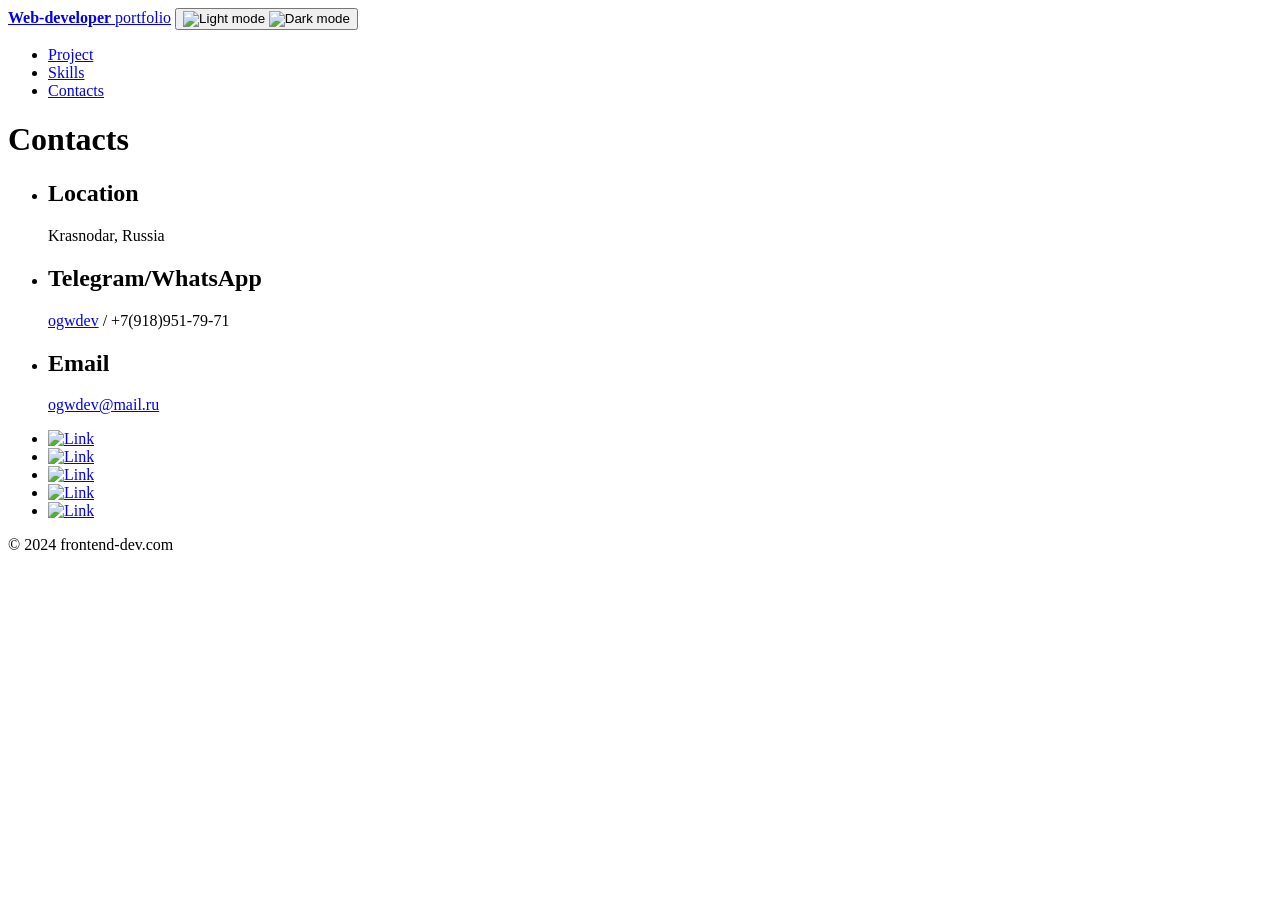
==== contacts.html @ ce291fdf "Add files via upload" ====
<!DOCTYPE html>
<html lang="en">
<head>
    <meta charset="UTF-8">
    <meta name="viewport" content="width=device-width, initial-scale=1.0">
    <title>Freelancer portfolio</title>
    <link rel="stylesheet" href="./css/main.css">
</head>
<body>
<nav class="nav ">
   <div class="container">
        <div class="nav-row">
            <a href="./index.html" class="logo"><strong>Web-developer</strong> portfolio</a>

            <button class="dark-mode-btn ">
                <img src="img/icons/Sun.svg" alt="Light mode" class="dark-mode-btn__icon">
                <img src="img/icons/Moon.svg" alt="Dark mode" class="dark-mode-btn__icon">
            </button>
            
            <ul class="nav-list">
                <li class="nav-list_item"> <a href="./project-page.html" class="nav-list_link ">Project</a></li>
                <li class="nav-list_item"> <a href="./skills.html" class="nav-list_link ">Skills</a></li>
                <li class="nav-list_item"> <a href="./contacts.html" class="nav-list_link nav-list_link--active">Contacts</a></li>
            </ul>
        </div>  
   </div>
</nav>

<main class="section ">
    <div class="container">
        <h1 class="title-1">Contacts</h1>
        <ul class="content-list">

            <li class="content-list__item">
                <h2 class="title-2">Location</h2>
                <p>Krasnodar, Russia</p>
            </li>
            <li class="content-list__item">
                <h2 class="title-2">Telegram/WhatsApp</h2>
                <p><a href="https://t.me/ogwdev">ogwdev</a> / +7(918)951-79-71</p>
                
            </li>

            <li class="content-list__item">
                <h2 class="title-2">Email</h2>
                <p><a href="mailto:ogwdev@mail.ru">ogwdev@mail.ru</a></p>
                
            </li>
        </ul>

    </div>

</main>

<footer class="footer ">
    <div class="container">
        <div class="footer__wrapper">
            <ul class="social">
                <li class="social__item"><a href="https://vk.com/gr1gaw"><img src="./img/icons/vk.svg" alt="Link"></a></li>
                <li class="social__item"><a href="https://www.instagram.com/grisha291"><img src="./img/icons/instagram.svg" alt="Link"></a></li>
                <li class="social__item"><a href="#!"><img src="./img/icons/twitter.svg" alt="Link"></a></li>
                <li class="social__item"><a href="https://github.com/grisha193"><img src="./img/icons/gitHub.svg" alt="Link"></a></li>
                <li class="social__item"><a href="#!"><img src="./img/icons/linkedIn.svg" alt="Link"></a></li>
            </ul>
            <div class="copyright">
                <p>© 2024 frontend-dev.com</p>
            </div>
        </div>
    </div>
</footer>
<script src="js/main.js"></script>
</body>
</html>
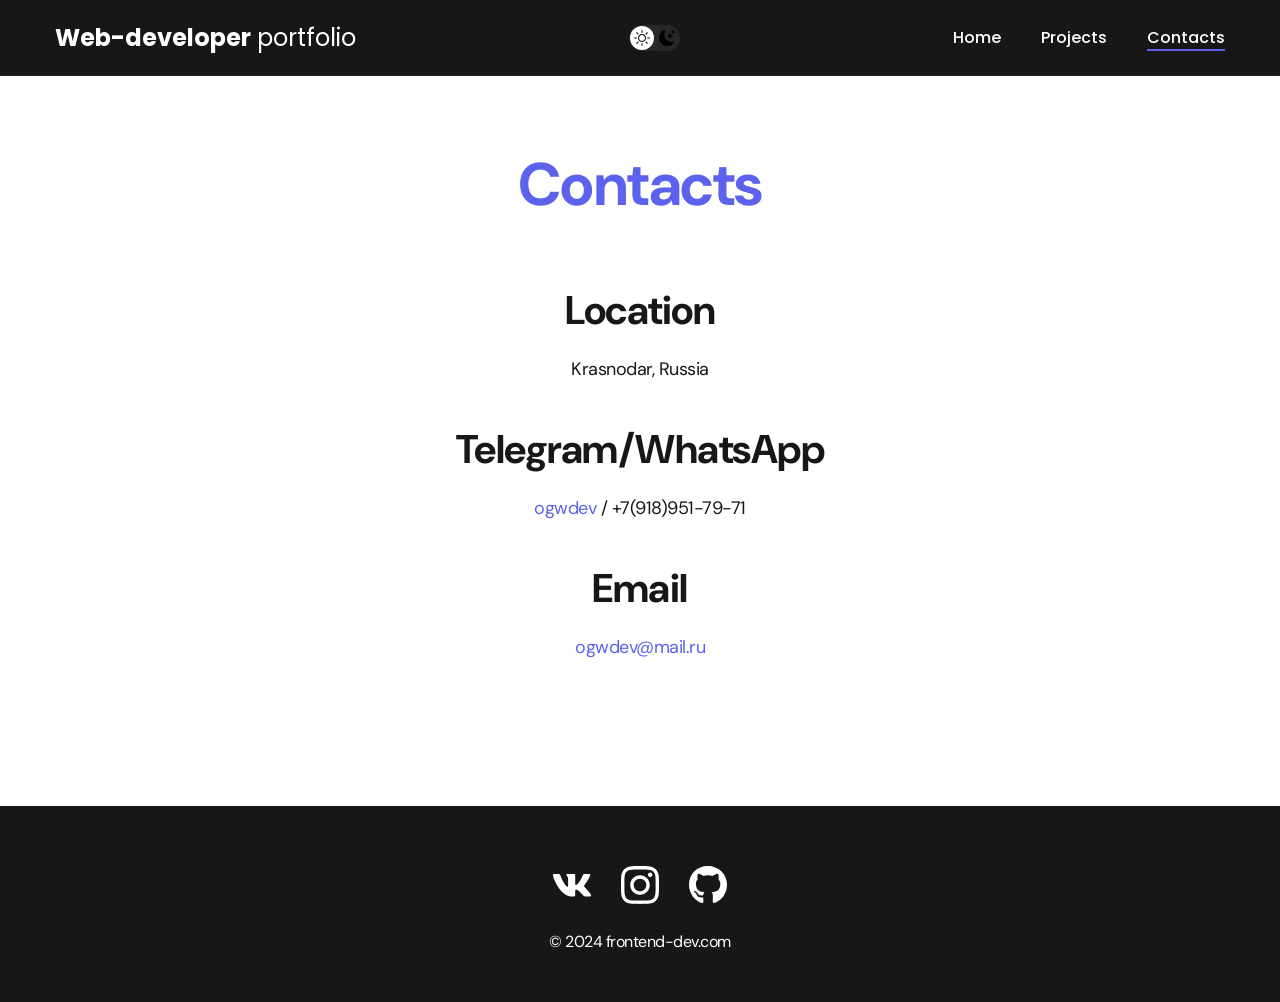
==== commit 6c558007: "and" ====
--- a/contacts.html
+++ b/contacts.html
@@ -1,73 +1,78 @@
-<!DOCTYPE html>
-<html lang="en">
-<head>
-    <meta charset="UTF-8">
-    <meta name="viewport" content="width=device-width, initial-scale=1.0">
-    <title>Freelancer portfolio</title>
-    <link rel="stylesheet" href="./css/main.css">
-</head>
-<body>
-<nav class="nav ">
-   <div class="container">
-        <div class="nav-row">
-            <a href="./index.html" class="logo"><strong>Web-developer</strong> portfolio</a>
-
-            <button class="dark-mode-btn ">
-                <img src="img/icons/Sun.svg" alt="Light mode" class="dark-mode-btn__icon">
-                <img src="img/icons/Moon.svg" alt="Dark mode" class="dark-mode-btn__icon">
-            </button>
-            
-            <ul class="nav-list">
-                <li class="nav-list_item"> <a href="./project-page.html" class="nav-list_link ">Project</a></li>
-                <li class="nav-list_item"> <a href="./skills.html" class="nav-list_link ">Skills</a></li>
-                <li class="nav-list_item"> <a href="./contacts.html" class="nav-list_link nav-list_link--active">Contacts</a></li>
-            </ul>
-        </div>  
-   </div>
-</nav>
-
-<main class="section ">
-    <div class="container">
-        <h1 class="title-1">Contacts</h1>
-        <ul class="content-list">
-
-            <li class="content-list__item">
-                <h2 class="title-2">Location</h2>
-                <p>Krasnodar, Russia</p>
-            </li>
-            <li class="content-list__item">
-                <h2 class="title-2">Telegram/WhatsApp</h2>
-                <p><a href="https://t.me/ogwdev">ogwdev</a> / +7(918)951-79-71</p>
-                
-            </li>
-
-            <li class="content-list__item">
-                <h2 class="title-2">Email</h2>
-                <p><a href="mailto:ogwdev@mail.ru">ogwdev@mail.ru</a></p>
-                
-            </li>
-        </ul>
-
-    </div>
-
-</main>
-
-<footer class="footer ">
-    <div class="container">
-        <div class="footer__wrapper">
-            <ul class="social">
-                <li class="social__item"><a href="https://vk.com/gr1gaw"><img src="./img/icons/vk.svg" alt="Link"></a></li>
-                <li class="social__item"><a href="https://www.instagram.com/grisha291"><img src="./img/icons/instagram.svg" alt="Link"></a></li>
-                <li class="social__item"><a href="#!"><img src="./img/icons/twitter.svg" alt="Link"></a></li>
-                <li class="social__item"><a href="https://github.com/grisha193"><img src="./img/icons/gitHub.svg" alt="Link"></a></li>
-                <li class="social__item"><a href="#!"><img src="./img/icons/linkedIn.svg" alt="Link"></a></li>
-            </ul>
-            <div class="copyright">
-                <p>© 2024 frontend-dev.com</p>
-            </div>
-        </div>
-    </div>
-</footer>
-<script src="js/main.js"></script>
-</body>
-</html>+<!DOCTYPE html>
+<html lang="en">
+<head>
+    <meta charset="UTF-8">
+    <meta name="viewport" content="width=device-width, initial-scale=1.0">
+    <title>Freelancer portfolio</title>
+    <link rel="stylesheet" href="./css/main.css">
+</head>
+<body>
+<nav class="nav ">
+   <div class="container">
+        <div class="nav-row">
+            <a href="./index.html" class="logo"><strong>Web-developer</strong> portfolio </a>
+
+            <button class="dark-mode-btn ">
+                <img src="img/icons/Sun.svg" alt="Light mode" class="dark-mode-btn__icon">
+                <img src="img/icons/Moon.svg" alt="Dark mode" class="dark-mode-btn__icon">
+            </button>
+            
+            <button class="mobile-nav-btn">
+                <span></span>
+                <span></span>
+                <span></span>
+            </button>
+            
+            <ul class="nav-list">
+                <li class="nav-list_item"> <a href="./index.html" class="nav-list_link ">Home</a></li>
+                <li class="nav-list_item"> <a href="./project.html" class="nav-list_link ">Projects</a></li>
+                <li class="nav-list_item"> <a href="./contacts.html" class="nav-list_link nav-list_link--active">Contacts</a></li>
+            </ul>
+        </div>  
+   </div>
+</nav>
+
+    <main class="section ">
+        <div class="container">
+            <h1 class="title-1">Contacts</h1>
+            <ul class="content-list">
+
+                <li class="content-list__item">
+                    <h2 class="title-2">Location</h2>
+                    <p>Krasnodar, Russia</p>
+                </li>
+                <li class="content-list__item">
+                    <h2 class="title-2">Telegram/WhatsApp</h2>
+                    <p><a href="https://t.me/siaiaiaw">ogwdev</a> / +7(918)951-79-71</p>
+                    
+                </li>
+
+                <li class="content-list__item">
+                    <h2 class="title-2">Email</h2>
+                    <p><a href="mailto:ogwdev@mail.ru">ogwdev@mail.ru</a></p>
+                    
+                </li>
+            </ul>
+
+        </div>
+
+    </main>
+
+    <footer class="footer">
+        <div class="container">
+            <div class="footer__wrapper">
+                <ul class="social">
+                    <li class="social__item"><a href="https://vk.com/gr1gaw"><img src="./img/icons/vk.svg" alt="VK"></a></li>
+                    <li class="social__item"><a href="https://www.instagram.com/grisha291"><img src="./img/icons/instagram.svg" alt="Instagram"></a></li>
+                    <li class="social__item"><a href="https://github.com/grisha193"><img src="./img/icons/gitHub.svg" alt="GitHub"></a></li>
+                </ul>
+                <div class="copyright">
+                    <p>© 2024 frontend-dev.com</p>
+                </div>
+            </div>
+        </div>
+    </footer>
+    
+<script src="js/main.js"></script>
+</body>
+</html>
--- a/css/main.css
+++ b/css/main.css
@@ -0,0 +1,667 @@
+@import "./reset.css";
+@import url('https://fonts.googleapis.com/css2?family=DM+Sans:wght@400;500;700&family=Poppins:wght@400;500;700&display=swap');
+
+/*
+font-family: 'DM Sans', sans-serif;
+font-family: 'Poppins', sans-serif;
+*/
+
+/* * {
+    border: 1px solid red;
+} */
+
+:root {
+    --blackpure: #000;
+    --black: #171718;
+    --black-border: #26292D;
+    --white: #fff;
+    --purple: #5C62EC;
+
+    --text-color: var(--black);
+
+    --dark-bg: var(--black);
+    --dark-border: var(--black-border);
+    --header-text: var(--white);
+    --accent: var(--purple);
+
+    /* Light mode */
+    --page-bg: var(--white);
+    --text-color: var(--black);
+
+    --title-1: var(--accent);
+
+    --project-card-bg: var(--white);
+    --project-card-text: var(--black);
+    --box-shadow: 0px 5px 35px rgba(0, 0, 0, 0.25);
+}
+
+.dark {
+     /* Dark mode */
+    --page-bg: #252526;
+    --text-color: var(--white);
+
+    --title-1: var(--white);
+
+    --project-card-bg: var(--black);
+    --project-card-text: var(--white);
+    --box-shadow: 0px 5px 35px rgba(0, 0, 0, 0.8);
+}
+
+
+html, body {
+    display: flex;
+    flex-direction: column;
+    min-height: 100vh;
+
+    font-family: 'DM Sans', sans-serif;
+    letter-spacing: -0.5px;
+
+    background-color: var(--page-bg);
+    color: var(--text-color);
+   
+}
+
+/* General */
+
+.container {
+    margin: 0 auto;
+    padding: 0 15px;
+    max-width: 1200px;
+  
+
+}
+
+.none {
+    display: none !important;
+}
+
+.section {
+    padding: 70px 0;
+}
+
+.title-1 {
+    margin-bottom: 60px;
+
+    font-size: 60px;
+    font-weight: 700;
+    line-height: 1.3;
+    color: var(--title-1);
+    text-align: center;
+}
+
+.title-2 {
+    margin-bottom: 20px;
+
+    font-size: 40px;
+    font-weight: 700;
+    line-height: 1.3;
+}
+
+/* Работа с навигацией Nav */
+
+.nav {
+    background-color:var(--dark-bg);
+    color:var(--header-text);
+    padding:20px 0 ;
+    border-bottom:1px solid var(--dark-border);
+    letter-spacing: normal;
+    
+} 
+
+.nav-row{
+    display: flex;
+    justify-content: space-between;
+    align-items: center;
+    column-gap: 30px;
+    row-gap: 20px;
+    flex-wrap: wrap;
+    
+
+}
+
+.logo{
+    color: var(--header-text);
+    font-size: 24px;
+    font-family: 'Poppins', sans-serif;
+    
+}
+
+.logo strong {
+    font-weight: 700;
+  
+}
+
+.nav-list{
+    display: flex;
+    align-items: center;
+    column-gap: 40px;
+    font-style: 16px;
+    font-weight: 500;
+    font-family: 'Poppins', sans-serif;
+    
+}
+
+.nav-list_link{
+    color: var(--header-text);
+    transition: opacity 0.2 ease;
+}
+
+.nav-list_link:hover{
+    opacity: 0.8;
+}
+
+.nav-list_link--active{
+    position: relative;
+}
+
+.nav-list_link--active::before{
+    content: "";
+    position: absolute;
+    left: 0;
+    top: 100%;
+    display: block;
+    height: 2px;
+    width: 100%;
+    background-color: var(--purple);
+}
+
+/* Mobile menu */
+.mobile-nav-btn {
+    display: none;
+    background: none;
+    border: none;
+    cursor: pointer;
+    padding: 0;
+    width: 30px;
+    height: 30px;
+    position: relative;
+    z-index: 1001;
+}
+
+.mobile-nav-btn span {
+    display: block;
+    width: 100%;
+    height: 3px;
+    background-color: var(--header-text);
+    margin: 5px 0;
+    transition: 0.3s;
+    border-radius: 2px;
+}
+
+.mobile-nav-btn.active span:nth-child(1) {
+    transform: rotate(45deg) translate(5px, 5px);
+}
+
+.mobile-nav-btn.active span:nth-child(2) {
+    opacity: 0;
+}
+
+.mobile-nav-btn.active span:nth-child(3) {
+    transform: rotate(-45deg) translate(7px, -6px);
+}
+
+/* Dark mode btn */
+.dark-mode-btn{
+    position: relative;
+    display: flex;
+    justify-content: space-between;
+    width: 51px;
+    height: 26px; 
+    background-color: #272727;
+    border-radius: 50px;
+    padding: 5px;
+  
+}
+
+.dark-mode-btn::before{
+     content: ""; 
+    display:block;
+    width: 24px;
+    height: 24px;
+    border-radius: 50%;
+    background-color: var(--white);
+    position: absolute;
+    top: 1px;
+    left: 1px;
+
+    transition: left 0.2s ease-in;
+}
+
+.dark-mode-btn--active::before{
+    left: 26px;
+}
+
+.dark-mode-btn__icon{
+    position: relative;
+    z-index: 9;
+}
+
+
+/* Header */
+
+.header {
+    padding: 40px 0;
+    min-height: 695px;
+
+    display: flex;
+    justify-content: center;
+    align-items: center;
+
+    background-color: var(--dark-bg);
+    background-image:url('../img/Header_bg.png');
+    background-repeat: no-repeat;
+    background-size: auto;
+    background-position: center center;
+
+    color: var(--header-text);
+    text-align: center;
+}
+
+.header__wrapper {
+    padding: 0 15px;
+    max-width: 660px;
+}
+
+.header__title {
+    margin-bottom: 20px;
+    font-size: 40px;
+    font-weight: 700;
+    line-height: 1.4;
+}
+
+.header__title strong {
+    font-size: 60px;
+    font-weight: 700;
+}
+
+.header__title em {
+    font-style: normal;
+    color: var(--accent);
+}
+
+.header__text {
+    margin-bottom: 40px;
+    font-size: 18px;
+    line-height: 1.333;
+}
+
+.header__text p + p{
+    margin-top: 0.5em;
+}
+
+/* Btn */
+
+.btn {
+    display: inline-block;
+    height: 48px;
+    padding: 12px 28px;
+
+    border-radius: 5px;
+    background-color: var(--accent);
+    color: var(--white);
+    letter-spacing: 0.15px;
+    font-size: 16px;
+    font-weight: 500;
+
+    transition: opacity 0.2s ease-in;
+}
+
+.btn:hover {
+    opacity: 0.8;
+}
+
+.btn:active {
+    position: relative;
+    top: 1px;
+}
+
+/* Btn outline */
+
+.btn-outline {
+    display: flex;
+    column-gap: 10px;
+    align-items: center;
+
+    height: 48px;
+    padding: 12px 20px;
+
+    border-radius: 5px;
+    border: 1px solid var(--blackpure);
+    background-color: var(--white);
+    color: var(--blackpure);
+
+    transition: opacity 0.2s ease-in;
+}
+
+.btn-outline:hover {
+    opacity: 0.8;
+}
+
+.btn-outline:active {
+    position: relative;
+    top: 1px;
+}
+
+/* Projects  */
+
+.projects {
+    display: flex;
+    justify-content: center;
+    flex-wrap: wrap;
+    column-gap: 30px;
+    row-gap: 30px;
+}
+
+.project {
+    max-width: 370px;
+    background-color: var(--project-card-bg);
+    box-shadow: var(--box-shadow);
+    border-radius: 10px;
+}
+
+.project__img {
+    border-radius: 10px;
+}
+
+.project__title {
+    padding: 15px 20px 25px;
+    font-weight: 700;
+    font-size: 24px;
+    line-height: 1.3;
+    color: var(--project-card-text);
+}
+.project__title_desc{
+    padding: 0px  25px;
+    font-weight: 700;
+    font-size: 14px;
+    line-height: 1.3;
+    color: grey;
+}
+
+/* Project details */
+
+.project-details {
+    margin: 0 auto;
+    max-width: 865px;
+
+    display: flex;
+    flex-direction: column;
+    align-items: center;
+
+    text-align: center;
+}
+
+.project-details__cover {
+    max-width: 100%;
+    margin-bottom: 40px;
+
+    box-shadow: 0px 5px 35px rgba(0, 0, 0, 0.25);
+    border-radius: 10px;
+}
+
+.project-details__desc {
+    margin-bottom: 30px;
+
+    font-weight: 700;
+    font-size: 24px;
+    line-height: 1.3;
+}
+
+/* Content list */
+
+.content-list {
+    margin: 0 auto;
+    max-width: 570px;
+    display: flex;
+    flex-direction: column;
+    align-items: center;
+    row-gap: 40px;
+    text-align: center;
+    margin-bottom: 75px;
+}
+
+.content-list a {
+    color: var(--accent);
+}
+
+.content-list__item {
+    font-size: 18px;
+    line-height: 1.5;
+   
+}
+
+.content-list__item p + p {
+    margin-top: 0.5em;
+}
+
+/* Footer */
+
+.footer {
+    margin-top: auto;
+    padding: 60px 0 50px;
+    background-color: var(--dark-bg);
+    color: var(--header-text);
+}
+
+.footer__wrapper {
+    display: flex;
+    flex-direction: column;
+    align-items: center;
+    row-gap: 27px;
+}
+
+.social {
+    display: flex;
+    column-gap: 30px;
+    align-items: center;
+}
+
+.copyright {
+    font-size: 16px;
+}
+
+.copyright p + p {
+    margin-top: 0.5em;
+}
+
+/* Responsive Design */
+
+/* Large screens (1200px and up) */
+@media (min-width: 1200px) {
+    .container {
+        max-width: 1200px;
+    }
+}
+
+/* Medium screens (992px and up) */
+@media (max-width: 1199px) {
+    .container {
+        max-width: 960px;
+    }
+}
+
+/* Small screens (768px and up) */
+@media (max-width: 991px) {
+    .container {
+        max-width: 720px;
+    }
+    
+    .title-1 {
+        font-size: 50px;
+    }
+    
+    .title-2 {
+        font-size: 32px;
+    }
+    
+    .header__title {
+        font-size: 32px;
+    }
+    
+    .header__title strong {
+        font-size: 48px;
+    }
+}
+
+/* Mobile screens (576px and up) */
+@media (max-width: 767px) {
+    .container {
+        max-width: 540px;
+        padding: 0 20px;
+    }
+    
+    .section {
+        padding: 40px 0;
+    }
+    
+    .title-1 {
+        font-size: 40px;
+        margin-bottom: 40px;
+    }
+    
+    .title-2 {
+        font-size: 28px;
+    }
+    
+    .header {
+        padding: 20px 0;
+        min-height: 500px;
+    }
+    
+    .header__title {
+        font-size: 28px;
+    }
+    
+    .header__title strong {
+        font-size: 36px;
+    }
+    
+    .header__text {
+        font-size: 16px;
+    }
+    
+    .nav-list {
+        position: fixed;
+        top: 0;
+        right: -100%;
+        width: 100%;
+        height: 100vh;
+        background-color: var(--dark-bg);
+        flex-direction: column;
+        justify-content: center;
+        align-items: center;
+        gap: 30px;
+        transition: right 0.3s ease;
+        z-index: 1000;
+    }
+    
+    .nav-list.active {
+        right: 0;
+    }
+    
+    .mobile-nav-btn {
+        display: block;
+    }
+    
+    .nav-row {
+        justify-content: space-between;
+    }
+    
+    .projects {
+        column-gap: 20px;
+        row-gap: 20px;
+    }
+    
+    .project {
+        max-width: 100%;
+        width: 100%;
+    }
+    
+    .project__img {
+        width: 100%;
+        height: auto;
+    }
+    
+    .project__title {
+        font-size: 20px;
+        padding: 15px;
+    }
+    
+    .project__title_desc {
+        font-size: 12px;
+        padding: 0 15px 15px;
+    }
+    
+    .content-list {
+        row-gap: 30px;
+        margin-bottom: 50px;
+    }
+    
+    .content-list__item {
+        font-size: 16px;
+    }
+    
+    .footer {
+        padding: 40px 0 30px;
+    }
+    
+    .social {
+        column-gap: 20px;
+    }
+}
+
+/* Extra small screens (up to 575px) */
+@media (max-width: 575px) {
+    .container {
+        padding: 0 15px;
+    }
+    
+    .title-1 {
+        font-size: 32px;
+    }
+    
+    .title-2 {
+        font-size: 24px;
+    }
+    
+    .header__title {
+        font-size: 24px;
+    }
+    
+    .header__title strong {
+        font-size: 28px;
+    }
+    
+    .header__text {
+        font-size: 14px;
+    }
+    
+    .btn {
+        height: 44px;
+        padding: 10px 24px;
+        font-size: 14px;
+    }
+    
+    .btn-outline {
+        height: 44px;
+        padding: 10px 16px;
+        font-size: 14px;
+    }
+    
+    .logo {
+        font-size: 20px;
+    }
+    
+    .project__title {
+        font-size: 18px;
+    }
+    
+    .content-list__item {
+        font-size: 14px;
+    }
+    
+    .copyright {
+        font-size: 14px;
+    }
+}
+
